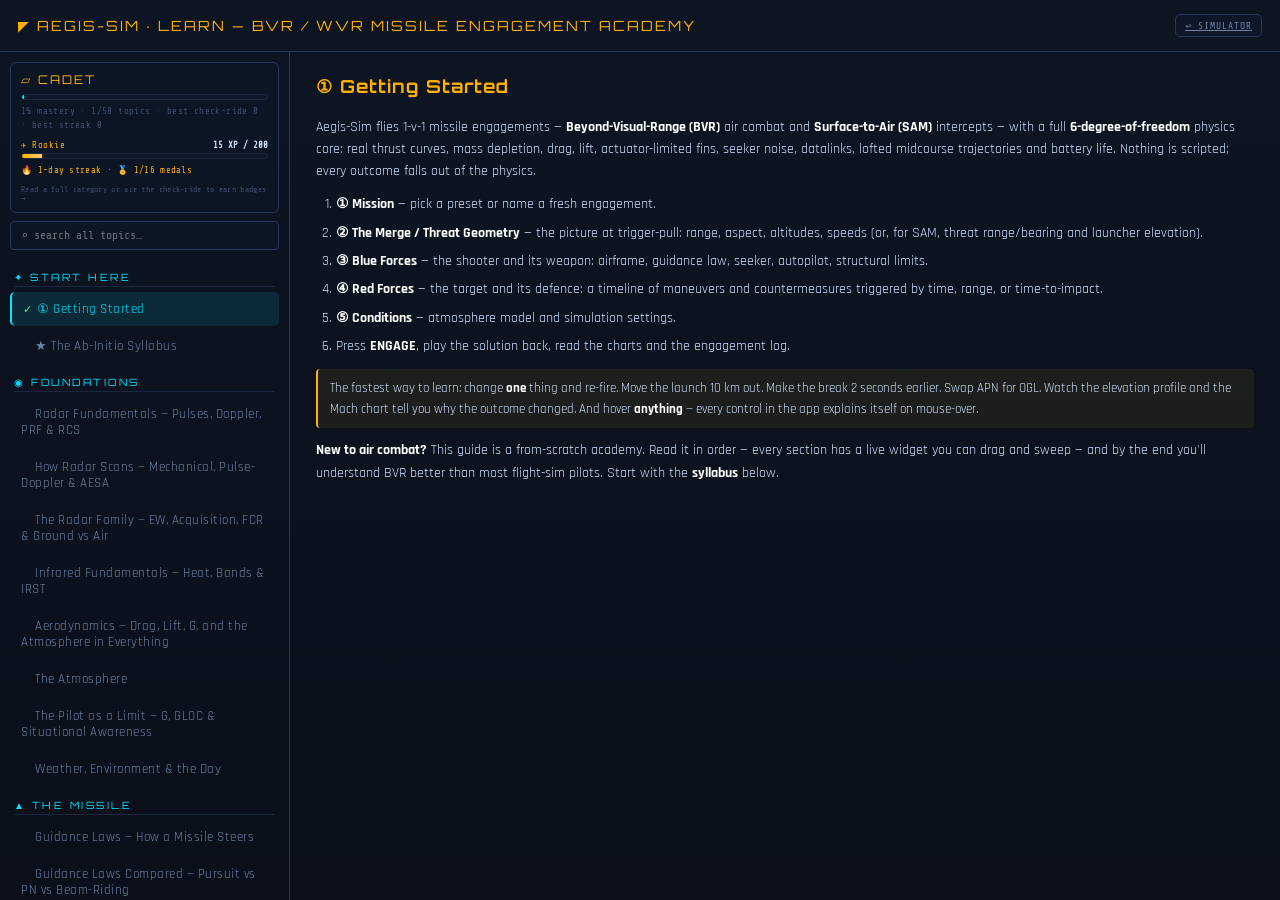
==== gui/web/learn.html @ 47f9298f "Learn: fullscreen + open-in-new-tab, standalone learn.html, and 3 deep BVR widgets (pole game, energ" ====
<!DOCTYPE html>
<html lang="en">
<head>
<meta charset="UTF-8" />
<meta name="viewport" content="width=device-width, initial-scale=1.0" />
<title>AEGIS-SIM · Learn — BVR / WVR Academy</title>
<link rel="preconnect" href="https://fonts.googleapis.com">
<link rel="preconnect" href="https://fonts.gstatic.com" crossorigin>
<link href="https://fonts.googleapis.com/css2?family=Orbitron:wght@500;700;900&family=Rajdhani:wght@400;500;600;700&family=Share+Tech+Mono&display=swap" rel="stylesheet">
<link rel="stylesheet" href="css/style.css" />
</head>
<body class="learn-standalone">
<!-- Full-page Learn academy — same guide as the in-app modal, its own tab. -->
<div id="help-modal" class="modal">
  <div class="modal-box help-box">
    <div class="modal-head">
      <span>◤ AEGIS-SIM · LEARN — BVR / WVR MISSILE ENGAGEMENT ACADEMY</span>
      <div class="mh-btns"><a class="mh-btn" href="index.html" title="Back to the simulator">↩ SIMULATOR</a></div>
    </div>
    <div class="help-layout">
      <nav id="help-nav"></nav>
      <div class="modal-body help-body" id="help-body"></div>
    </div>
  </div>
</div>
<script type="module">
  import { openHelp } from './js/help.js';
  // deep-link support: learn.html#mar opens straight to that topic
  const start = (location.hash || '').replace(/^#/, '') || undefined;
  openHelp(start);
  window.addEventListener('hashchange', () => {
    const id = (location.hash || '').replace(/^#/, '');
    if (id && window._aegisHelpGoto) window._aegisHelpGoto(id);
  });
</script>
</body>
</html>
---- gui/web/css/style.css ----
/* ═══════════════════════════════════════════════════════════════════════
   AEGIS-SIM · cyberpunk / military tactical theme
   Palette:  charcoal #0a0e14 · amber #FFB000 · tactical-blue #00E5FF ·
             danger-red #FF3D00 · success-green #22ff9c
   ═══════════════════════════════════════════════════════════════════════ */
:root{
  --bg:#070a10; --bg2:#0b111b; --panel:#0d1420; --panel2:#111a28;
  --line:#1b2740; --line2:#26375a;
  --amber:#FFB000; --blue:#00E5FF; --red:#FF3D00; --green:#22ff9c;
  --ink:#cfe3ff; --ink-dim:#6d84a6; --ink-faint:#3d506e;
  --glow-amber:0 0 12px rgba(255,176,0,.55);
  --glow-blue:0 0 12px rgba(0,229,255,.55);
  --glow-red:0 0 14px rgba(255,61,0,.6);
  --font-display:'Orbitron',sans-serif;
  --font-ui:'Rajdhani',sans-serif;
  --font-mono:'Share Tech Mono',monospace;
}
*{box-sizing:border-box;margin:0;padding:0}
html,body{height:100%;overflow:hidden}
body{
  background:
    radial-gradient(1200px 700px at 60% -10%, #12203a 0%, transparent 55%),
    radial-gradient(900px 600px at 10% 110%, #0e1a2e 0%, transparent 60%),
    var(--bg);
  color:var(--ink); font-family:var(--font-ui);
  display:flex; flex-direction:column;
  user-select:none;
}
button{font-family:var(--font-ui);cursor:pointer;color:var(--ink);background:none;border:none}
::-webkit-scrollbar{width:9px;height:9px}
::-webkit-scrollbar-track{background:transparent}
::-webkit-scrollbar-thumb{background:var(--line2);border-radius:4px}
::-webkit-scrollbar-thumb:hover{background:var(--blue)}

/* scanline overlay for the CRT / hi-tech feel */
#scanlines{position:fixed;inset:0;pointer-events:none;z-index:9999;opacity:.35;
  background:repeating-linear-gradient(to bottom,rgba(0,0,0,0) 0,rgba(0,0,0,0) 2px,rgba(0,20,40,.25) 3px);
  mix-blend-mode:overlay}

/* ── TOP BAR ─────────────────────────────────────────────── */
#topbar{display:flex;align-items:center;gap:18px;padding:0 18px;height:58px;
  background:linear-gradient(180deg,#0c1523,#0a0f19);
  border-bottom:1px solid var(--line2);
  box-shadow:0 2px 20px rgba(0,0,0,.6);z-index:20}
.brand{display:flex;flex-direction:column;line-height:1}
.logo{font-family:var(--font-display);font-weight:900;font-size:22px;letter-spacing:2px;
  color:var(--ink);text-shadow:0 0 18px rgba(0,229,255,.35)}
.logo .accent{color:var(--amber);text-shadow:var(--glow-amber)}
.subtitle{font-size:10px;letter-spacing:3px;color:var(--ink-dim);margin-top:3px}

.outcome{flex:1;display:flex;flex-direction:column;justify-content:center;align-items:center;
  height:40px;border-radius:4px;border:1px solid var(--line2);
  background:rgba(10,16,26,.6);transition:.3s}
.outcome .o-label{font-family:var(--font-display);font-weight:700;letter-spacing:4px;font-size:15px}
.outcome .o-detail{font-size:11px;letter-spacing:1px;color:var(--ink-dim)}
.outcome.idle .o-label{color:var(--ink-dim)}
.outcome.hit{border-color:var(--green);background:rgba(34,255,156,.08);box-shadow:0 0 24px rgba(34,255,156,.25);animation:bannerPop .5s cubic-bezier(.2,.9,.3,1.2)}
.outcome.hit .o-label{color:var(--green);text-shadow:0 0 14px rgba(34,255,156,.6)}
.outcome.miss{border-color:var(--red);background:rgba(255,61,0,.08);box-shadow:0 0 24px rgba(255,61,0,.22);animation:bannerPop .5s cubic-bezier(.2,.9,.3,1.2)}
.outcome.miss .o-label{color:var(--red);text-shadow:var(--glow-red)}
@keyframes bannerPop{0%{transform:scale(.96);opacity:.4}60%{transform:scale(1.015)}100%{transform:scale(1);opacity:1}}
.outcome.running{border-color:var(--blue)}
.outcome.running .o-label{color:var(--blue);text-shadow:var(--glow-blue)}

.top-actions{display:flex;gap:10px;align-items:center}
button.primary{background:linear-gradient(180deg,#ffc23a,#ff9e00);color:#1a1200;
  font-weight:700;letter-spacing:2px;padding:10px 20px;border-radius:4px;font-size:14px;
  box-shadow:var(--glow-amber);transition:.15s}
button.primary:hover{filter:brightness(1.12);transform:translateY(-1px)}
button.primary:active{transform:translateY(0)}
button.ghost{border:1px solid var(--line2);padding:9px 14px;border-radius:4px;
  letter-spacing:2px;font-size:12px;color:var(--ink-dim);transition:.15s}
button.ghost:hover{color:var(--blue);border-color:var(--blue);box-shadow:var(--glow-blue)}
button.ghost.amber:hover{color:var(--amber);border-color:var(--amber);box-shadow:var(--glow-amber)}

/* ── WORKSPACE / PANELS ──────────────────────────────────── */
#workspace{flex:1;display:grid;grid-template-columns:320px 1fr 340px;overflow:hidden}
.panel{background:linear-gradient(180deg,#0b1220,#090d16);display:flex;flex-direction:column;overflow:hidden}
#left-panel{border-right:1px solid var(--line2)}
#right-panel{border-left:1px solid var(--line2)}
.panel-head{padding:11px 14px;font-family:var(--font-display);font-weight:700;font-size:12px;
  letter-spacing:3px;color:var(--blue);border-bottom:1px solid var(--line);
  background:rgba(0,229,255,.04);text-shadow:0 0 10px rgba(0,229,255,.3)}
.panel-scroll{flex:1;overflow-y:auto;padding:12px}
.panel-subhead{font-size:10px;letter-spacing:2px;color:var(--ink-dim);margin:6px 0 8px;
  border-bottom:1px dashed var(--line);padding-bottom:5px}

/* config sections (collapsible) */
.section{border:1px solid var(--line);border-radius:6px;margin-bottom:10px;overflow:hidden;
  background:linear-gradient(180deg,rgba(20,32,52,.35),rgba(10,16,26,.2))}
.section>.sec-head{display:flex;align-items:center;justify-content:space-between;
  padding:9px 12px;cursor:pointer;font-weight:600;letter-spacing:1.5px;font-size:13px;
  background:rgba(255,255,255,.015)}
.section>.sec-head .sec-icon{color:var(--amber);margin-right:8px}
.section>.sec-head .chev{color:var(--ink-dim);transition:.2s;font-size:11px}
.section.collapsed>.sec-head .chev{transform:rotate(-90deg)}
.section>.sec-body{padding:10px 12px;border-top:1px solid var(--line);display:block}
.section.collapsed>.sec-body{display:none}

.field{margin-bottom:11px}
.field>label{display:block;font-size:10.5px;letter-spacing:1.5px;color:var(--ink-dim);margin-bottom:4px;text-transform:uppercase}
.field .val{float:right;color:var(--blue);font-family:var(--font-mono);font-size:11px}
select,input[type=text],input[type=number]{width:100%;background:#070c15;border:1px solid var(--line2);
  color:var(--ink);padding:7px 9px;border-radius:4px;font-family:var(--font-mono);font-size:12px;transition:.15s}
select:focus,input:focus{outline:none;border-color:var(--blue);box-shadow:0 0 0 2px rgba(0,229,255,.12)}
input[type=range]{-webkit-appearance:none;width:100%;height:4px;background:var(--line2);border-radius:3px;margin-top:3px}
input[type=range]::-webkit-slider-thumb{-webkit-appearance:none;width:15px;height:15px;border-radius:50%;
  background:var(--amber);box-shadow:var(--glow-amber);cursor:pointer;border:2px solid #1a1200}
.row2{display:grid;grid-template-columns:1fr 1fr;gap:8px}
.row3{display:grid;grid-template-columns:1fr 1fr 1fr;gap:6px}

.pill{display:inline-block;font-size:9px;letter-spacing:1px;padding:2px 7px;border-radius:10px;
  border:1px solid var(--line2);color:var(--ink-dim);margin-left:6px}

/* timeline builder */
.timeline-seg{border:1px solid var(--line2);border-left:3px solid var(--amber);border-radius:4px;
  padding:8px;margin-bottom:8px;background:rgba(255,176,0,.04);position:relative}
.timeline-seg .seg-del{position:absolute;top:6px;right:8px;color:var(--ink-faint);font-size:12px;cursor:pointer}
.timeline-seg .seg-del:hover{color:var(--red)}
.btn-add{width:100%;border:1px dashed var(--line2);padding:8px;border-radius:4px;color:var(--ink-dim);
  letter-spacing:1px;font-size:12px;transition:.15s}
.btn-add:hover{border-color:var(--amber);color:var(--amber)}

/* ── CENTER VIEWPORT ─────────────────────────────────────── */
#center{display:flex;flex-direction:column;overflow:hidden;position:relative}
#viewport{flex:1;position:relative;overflow:hidden;background:
  radial-gradient(1000px 600px at 50% 30%,#0a1626 0%,#05080e 70%)}
#three-canvas{display:block;position:absolute;inset:0;width:100%;height:100%}
#three-canvas.hidden{display:none}
#tac2d{display:block;position:absolute;inset:0;width:100%;height:100%;z-index:1}
#tac2d.hidden{display:none}
/* cinematic vignette + tactical corner-bracket frame */
.vp-vignette{position:absolute;inset:0;pointer-events:none;z-index:1;
  background:radial-gradient(125% 125% at 50% 44%, transparent 52%, rgba(3,6,11,.6) 100%)}
.vp-frame{position:absolute;inset:12px;pointer-events:none;z-index:2;border-radius:4px;
  box-shadow:inset 0 0 0 1px rgba(0,229,255,.06);
  background:
    linear-gradient(var(--blue),var(--blue)) left top, linear-gradient(var(--blue),var(--blue)) left top,
    linear-gradient(var(--blue),var(--blue)) right top, linear-gradient(var(--blue),var(--blue)) right top,
    linear-gradient(var(--blue),var(--blue)) left bottom, linear-gradient(var(--blue),var(--blue)) left bottom,
    linear-gradient(var(--blue),var(--blue)) right bottom, linear-gradient(var(--blue),var(--blue)) right bottom;
  background-repeat:no-repeat;
  background-size:26px 2px,2px 26px,26px 2px,2px 26px,26px 2px,2px 26px,26px 2px,2px 26px;
  opacity:.55}
#hud-overlay{position:absolute;inset:0;pointer-events:none;z-index:3}
#hud-overlay .glass{pointer-events:auto}
.glass{background:rgba(8,14,24,.72);border:1px solid var(--line2);border-radius:6px;
  backdrop-filter:blur(6px);-webkit-backdrop-filter:blur(6px)}

#viewport-readout{position:absolute;top:14px;left:14px;padding:10px 14px;min-width:130px}
.vr-row{display:flex;align-items:baseline;gap:6px;font-family:var(--font-mono);font-size:11px;color:var(--ink-dim)}
.vr-row b{color:var(--blue);font-size:17px;margin-left:auto;text-shadow:var(--glow-blue)}
.vr-row:nth-child(2) b{color:var(--amber);text-shadow:var(--glow-amber)}

#view-toggle{position:absolute;top:14px;left:50%;transform:translateX(-50%);display:flex;gap:2px;padding:4px;z-index:4}
.vbtn{font-size:12px;letter-spacing:1px;padding:6px 14px;border-radius:3px;color:var(--ink-dim);font-weight:600}
.vbtn.active,.vbtn:hover{color:var(--amber);background:rgba(255,176,0,.12)}
#view-options{position:absolute;top:14px;right:14px;display:flex;gap:3px;padding:5px;align-items:center}
.viewopt{font-size:10px;letter-spacing:1px;padding:6px 9px;border-radius:4px;color:var(--ink-dim);border:1px solid transparent;transition:.12s;white-space:nowrap}
.viewopt:hover{color:var(--blue)}
.viewopt.on{color:var(--blue);background:rgba(0,229,255,.12);border-color:rgba(0,229,255,.3)}
.viewopt.amber{color:var(--amber)} .viewopt.amber:hover{background:rgba(255,176,0,.14)}
#cam-controls{position:absolute;top:52px;right:14px;display:flex;gap:2px;padding:4px;align-items:center}
#cam-controls.hidden{display:none}
.cam{font-size:10px;letter-spacing:1px;padding:6px 9px;border-radius:3px;color:var(--ink-dim)}
.cam.active,.cam:hover{color:var(--blue);background:rgba(0,229,255,.1)}
#env-theme{width:auto;margin-left:6px;padding:5px 6px;font-size:10px;letter-spacing:1px;
  background:#070c15;border:1px solid var(--line2);color:var(--ink-dim);border-radius:3px}
#env-theme:hover{color:var(--blue);border-color:var(--blue)}

/* vertical SIZE / ZOOM sliders on the right edge of the viewport */
#vp-sliders{position:absolute;top:64px;right:14px;display:flex;gap:10px;padding:10px 8px 6px;z-index:4}
.vs-block{display:flex;flex-direction:column;align-items:center;gap:5px}
.vslider{writing-mode:vertical-lr;direction:rtl;-webkit-appearance:slider-vertical;
  width:18px;height:130px;background:transparent;accent-color:var(--amber);cursor:ns-resize}
.vs-label{font-size:8.5px;letter-spacing:1.5px;color:var(--ink-dim);font-family:var(--font-mono)}

/* light map themes: keep HUD/overlays legible on bright backgrounds */
#viewport.light-theme .vp-vignette{background:radial-gradient(125% 125% at 50% 44%, transparent 55%, rgba(20,30,45,.35) 100%)}
#viewport.light-theme #viewport-readout,#viewport.light-theme #cam-controls,
#viewport.light-theme #vp-sliders,#viewport.light-theme #attitude-widget{background:rgba(10,18,30,.82)}

#attitude-widget{position:absolute;bottom:14px;right:14px;width:150px;height:172px;
  border-radius:10px;overflow:hidden;border:1px solid var(--line2);box-shadow:0 0 24px rgba(0,0,0,.6);
  background:rgba(6,10,18,.75);backdrop-filter:blur(6px);-webkit-backdrop-filter:blur(6px)}
#attitude-widget canvas{display:block}

#lock-reticle{position:absolute;width:70px;height:70px;margin:-35px 0 0 -35px;
  border:2px solid var(--red);border-radius:3px;box-shadow:var(--glow-red);transition:opacity .2s}
#lock-reticle::before,#lock-reticle::after{content:'';position:absolute;background:var(--red)}
#lock-reticle::before{left:50%;top:-9px;width:1px;height:9px;margin-left:-.5px}
#lock-reticle::after{left:50%;bottom:-9px;width:1px;height:9px;margin-left:-.5px}
#lock-reticle .tag{position:absolute;top:-20px;left:0;font-family:var(--font-mono);font-size:9px;color:var(--red);letter-spacing:1px}

#viewport-loading{position:absolute;inset:0;display:flex;flex-direction:column;align-items:center;justify-content:center;
  gap:16px;background:rgba(5,8,14,.82);z-index:5;font-family:var(--font-display);letter-spacing:3px;color:var(--blue);font-size:13px}
.spinner{width:46px;height:46px;border:3px solid var(--line2);border-top-color:var(--blue);border-radius:50%;
  animation:spin 1s linear infinite;box-shadow:var(--glow-blue)}
@keyframes spin{to{transform:rotate(360deg)}}

/* viewport empty / standby state */
#viewport-empty{position:absolute;inset:0;display:flex;flex-direction:column;align-items:center;justify-content:center;
  gap:10px;text-align:center;pointer-events:none;color:var(--ink-dim)}
#viewport-empty.hidden{display:none}
.ve-ring{font-size:60px;color:var(--line2);text-shadow:0 0 30px rgba(0,229,255,.25);animation:vePulse 3s ease-in-out infinite}
.ve-title{font-family:var(--font-display);font-size:15px;letter-spacing:5px;color:var(--blue);text-shadow:var(--glow-blue)}
.ve-sub{font-size:12px;letter-spacing:1px;line-height:1.7;color:var(--ink-faint)}
.ve-sub b{color:var(--amber)}
@keyframes vePulse{0%,100%{opacity:.5;transform:scale(1)}50%{opacity:.9;transform:scale(1.06)}}
.readout .r-value{transition:color .2s}

/* transport */
#transport{display:flex;align-items:center;gap:12px;padding:8px 16px;margin:10px;border-radius:8px}
button.tp{width:34px;height:34px;border:1px solid var(--line2);border-radius:4px;font-size:14px;color:var(--ink)}
button.tp:hover{color:var(--amber);border-color:var(--amber)}
#scrub{flex:1;accent-color:var(--amber)}
#scrub-time{color:var(--amber);font-family:var(--font-mono);min-width:60px;text-align:right}
#speed{width:auto;padding:5px 6px}

/* ── RIGHT TELEMETRY ─────────────────────────────────────── */
#readout-grid{display:grid;grid-template-columns:1fr 1fr;gap:8px;margin-bottom:14px}
.readout{border:1px solid var(--line);border-radius:6px;padding:9px 11px;
  background:linear-gradient(180deg,rgba(20,32,52,.3),transparent)}
.readout .r-label{font-size:9.5px;letter-spacing:1.5px;color:var(--ink-dim)}
.readout .r-value{font-family:var(--font-mono);font-size:21px;margin-top:3px}
.readout .r-unit{font-size:10px;color:var(--ink-dim);margin-left:3px}
.readout.blue .r-value{color:var(--blue);text-shadow:var(--glow-blue)}
.readout.amber .r-value{color:var(--amber);text-shadow:var(--glow-amber)}
.readout.red .r-value{color:var(--red)}
.readout.green .r-value{color:var(--green)}

.chart-box{margin-bottom:12px}
.chart-title{display:flex;justify-content:space-between;font-size:10px;letter-spacing:1.5px;color:var(--ink-dim);margin-bottom:3px}
.chart-title b{font-family:var(--font-mono)}
.chart-box canvas{width:100%;height:74px;display:block;border:1px solid var(--line);border-radius:4px;background:#070c14}

#events-log{margin-top:6px}
#events-list{list-style:none;font-family:var(--font-mono);font-size:11px}
#events-list li{padding:5px 8px;border-left:2px solid var(--line2);margin-bottom:4px;color:var(--ink-dim);background:rgba(255,255,255,.015)}
#events-list li .t{color:var(--amber);margin-right:8px}
#events-list li.launch{border-left-color:var(--blue)} #events-list li.launch .t{color:var(--blue)}
#events-list li.countermeasure{border-left-color:var(--red)} #events-list li.countermeasure .t{color:var(--red)}
#events-list li.lock{border-left-color:var(--green)}
#events-list li.unlock{border-left-color:var(--red)}

/* ── MODALS ──────────────────────────────────────────────── */
.modal{position:fixed;inset:0;z-index:500;display:flex;align-items:center;justify-content:center;
  background:rgba(3,6,11,.78);backdrop-filter:blur(4px)}
.modal.hidden,.hidden{display:none!important}
.modal-box{width:min(780px,92vw);max-height:86vh;display:flex;flex-direction:column;
  background:linear-gradient(180deg,#0d1523,#0a0f19);border:1px solid var(--line2);border-radius:10px;
  box-shadow:0 30px 80px rgba(0,0,0,.7),0 0 40px rgba(0,229,255,.08)}
.modal-head{display:flex;justify-content:space-between;align-items:center;padding:14px 18px;
  border-bottom:1px solid var(--line2);font-family:var(--font-display);letter-spacing:2px;color:var(--amber);font-size:14px}
.modal-head .x{color:var(--ink-dim);font-size:16px}.modal-head .x:hover{color:var(--red)}
.modal-body{padding:18px;overflow-y:auto}

.opt-controls{display:grid;grid-template-columns:1fr 1fr;gap:12px;margin-bottom:16px}
.opt-run{width:100%;background:linear-gradient(180deg,#ffc23a,#ff9e00);color:#1a1200;font-weight:700;
  letter-spacing:2px;padding:11px;border-radius:5px;box-shadow:var(--glow-amber)}
.opt-result{margin-top:16px}
.opt-best{border:1px solid var(--green);border-radius:6px;padding:12px;background:rgba(34,255,156,.06);margin-bottom:12px}
.opt-best h4{color:var(--green);letter-spacing:2px;font-family:var(--font-display);font-size:13px;margin-bottom:6px}
.mono{font-family:var(--font-mono)}
.opt-progress{height:6px;background:var(--line2);border-radius:3px;overflow:hidden;margin:10px 0}
.opt-progress>div{height:100%;width:0;background:var(--blue);box-shadow:var(--glow-blue);transition:.2s}

table.data{width:100%;border-collapse:collapse;font-family:var(--font-mono);font-size:11px}
table.data th{text-align:left;color:var(--ink-dim);border-bottom:1px solid var(--line2);padding:5px 8px;letter-spacing:1px}
table.data td{padding:4px 8px;border-bottom:1px solid var(--line)}
table.data tr:hover td{background:rgba(0,229,255,.04)}
.tag-hit{color:var(--green)} .tag-miss{color:var(--red)} .tag-timeout,.tag-ground,.tag-lost_energy{color:var(--amber)}

#toast{position:fixed;bottom:24px;left:50%;transform:translateX(-50%) translateY(20px);
  background:var(--panel2);border:1px solid var(--blue);color:var(--ink);padding:11px 20px;border-radius:6px;
  font-size:13px;letter-spacing:1px;opacity:0;pointer-events:none;transition:.3s;z-index:1000;box-shadow:var(--glow-blue)}
#toast.show{opacity:1;transform:translateX(-50%) translateY(0)}

.hint{font-size:10.5px;color:var(--ink-faint);line-height:1.5;letter-spacing:.5px}

/* hover tooltips (driven by [data-tip] + app.js) */
#tt{position:fixed;left:0;top:0;z-index:2000;max-width:290px;padding:9px 12px;
  background:rgba(10,18,30,.96);border:1px solid var(--blue);border-radius:5px;
  font-size:11.5px;line-height:1.5;color:var(--ink);letter-spacing:.4px;
  pointer-events:none;opacity:0;transition:opacity .12s;
  box-shadow:0 10px 30px rgba(0,0,0,.65),0 0 14px rgba(0,229,255,.18)}
#tt.show{opacity:1}
#tt::before{content:'◤ ';color:var(--blue);font-size:9px}
.pandora{border:1px solid var(--amber);border-radius:6px;padding:9px 11px;margin-top:6px;background:rgba(255,176,0,.05)}
.pandora b{color:var(--amber);letter-spacing:1px}

/* New / Edit forge buttons in config sections */
.forge-row{display:grid;grid-template-columns:1fr 1.4fr;gap:8px;margin:-2px 0 12px}
.mini-btn{border:1px solid var(--line2);border-radius:4px;padding:7px;font-size:11px;letter-spacing:1px;color:var(--ink-dim);transition:.15s;background:rgba(255,255,255,.02)}
.mini-btn:hover{color:var(--amber);border-color:var(--amber);box-shadow:var(--glow-amber)}

/* ── THE FORGE ─────────────────────────────────────────────── */
.forge-box{width:min(1080px,95vw);max-height:92vh}
.forge-body{padding:16px 18px}
.forge-cols{display:grid;grid-template-columns:1fr 1fr;gap:20px}
@media (max-width:820px){.forge-cols{grid-template-columns:1fr}}
.forge-group{border:1px solid var(--line);border-radius:6px;padding:10px 12px;margin-bottom:12px;
  background:linear-gradient(180deg,rgba(20,32,52,.28),transparent)}
.forge-gtitle{font-family:var(--font-display);font-size:11px;letter-spacing:2px;color:var(--blue);
  margin-bottom:9px;padding-bottom:5px;border-bottom:1px solid var(--line);text-shadow:0 0 8px rgba(0,229,255,.25)}
.forge-rows{display:grid;grid-template-columns:1fr 1fr;gap:10px}
.forge-foot{display:flex;align-items:center;gap:12px;padding:14px 18px;border-top:1px solid var(--line2)}

.sprite-grid{display:grid;grid-template-columns:repeat(2,1fr);gap:8px;margin-bottom:6px}
.sprite-tile{display:flex;align-items:center;gap:9px;border:1px solid var(--line2);border-radius:6px;
  padding:7px 9px;cursor:pointer;transition:.15s;background:rgba(255,255,255,.02)}
.sprite-tile:hover{border-color:var(--blue)}
.sprite-tile.sel{border-color:var(--amber);box-shadow:var(--glow-amber);background:rgba(255,176,0,.06)}
.sprite-swatch{width:34px;height:22px;border-radius:4px;flex-shrink:0;border:1px solid rgba(255,255,255,.15)}
.sprite-name{font-size:11px;letter-spacing:.5px;color:var(--ink)}
.swatch-row{display:flex;flex-wrap:wrap;gap:5px;align-items:center;margin-top:4px}
.swatch{width:22px;height:22px;border-radius:5px;border:2px solid transparent;cursor:pointer;transition:.12s}
.swatch:hover{transform:scale(1.12)}
.swatch.sel{border-color:#fff;box-shadow:0 0 8px rgba(255,255,255,.5)}
.swatch-custom{width:26px;height:26px;padding:0;border:1px solid var(--line2);border-radius:5px;background:none;cursor:pointer}
.forge-group>label{display:block;font-size:10px;letter-spacing:1.5px;color:var(--ink-dim);text-transform:uppercase}

/* ── mission-planner: numbered / colour-coded sections ─────── */
.sec-step{display:inline-flex;align-items:center;justify-content:center;width:18px;height:18px;border-radius:50%;
  background:var(--line2);color:var(--ink);font-size:10px;margin-right:8px;font-family:var(--font-mono);font-weight:700}
.section.tone-blue{border-left:3px solid var(--blue)}
.section.tone-red{border-left:3px solid var(--red)}
.tone-blue>.sec-head{background:rgba(0,229,255,.05)} .tone-blue .sec-step{background:rgba(0,229,255,.22);color:var(--blue)}
.tone-red>.sec-head{background:rgba(255,61,0,.05)} .tone-red .sec-step{background:rgba(255,61,0,.22);color:var(--red)}
.tone-blue .sec-icon{color:var(--blue)} .tone-red .sec-icon{color:var(--red)}
.save-scn{width:100%;margin-top:6px;padding:10px;border:1px solid var(--amber);border-radius:5px;color:var(--amber);
  letter-spacing:2px;font-size:12px;font-weight:600;background:rgba(255,176,0,.07);transition:.15s}
.save-scn:hover{background:rgba(255,176,0,.16);box-shadow:var(--glow-amber)}
.row1{display:grid;grid-template-columns:1fr;gap:8px}

/* ── hideable side panels ──────────────────────────────────── */
#workspace{position:relative;transition:grid-template-columns .24s ease}
#workspace.lcol{grid-template-columns:0 1fr 340px}
#workspace.rcol{grid-template-columns:320px 1fr 0}
#workspace.lcol.rcol{grid-template-columns:0 1fr 0}
#left-panel,#right-panel{transition:opacity .18s ease}
.lcol #left-panel{opacity:0;pointer-events:none}
.rcol #right-panel{opacity:0;pointer-events:none}
.panel-head{display:flex;align-items:center;justify-content:space-between;gap:8px}
.panel-x{border:1px solid var(--line2);border-radius:4px;color:var(--ink-dim);font-size:9.5px;letter-spacing:1px;
  padding:3px 8px;cursor:pointer;background:rgba(255,255,255,.02);transition:.15s;white-space:nowrap}
.panel-x:hover{color:var(--blue);border-color:var(--blue)}
.reveal{position:absolute;top:50%;transform:translateY(-50%);z-index:30;display:none;width:24px;height:64px;
  align-items:center;justify-content:center;background:var(--panel2);border:1px solid var(--line2);color:var(--blue);
  cursor:pointer;font-size:14px;box-shadow:0 0 16px rgba(0,0,0,.5)}
#reveal-left{left:0;border-radius:0 8px 8px 0;border-left:none}
#reveal-right{right:0;border-radius:8px 0 0 8px;border-right:none}
.lcol #reveal-left{display:flex} .rcol #reveal-right{display:flex}
.reveal:hover{box-shadow:var(--glow-blue)}

/* transport: save/load-run buttons */
button.tp.wide{width:auto;padding:0 12px;font-size:11px;letter-spacing:1px;white-space:nowrap}
button.tp.wide:hover{color:var(--amber);border-color:var(--amber)}

/* saved-runs modal list */
.run-row{border:1px solid var(--line2);border-radius:6px;padding:10px 12px;margin-bottom:8px;cursor:pointer;
  background:rgba(255,255,255,.02);transition:.15s}
.run-row:hover{border-color:var(--blue);box-shadow:var(--glow-blue);background:rgba(0,229,255,.05)}
.run-main{display:flex;justify-content:space-between;align-items:center;font-size:13px}
.run-sub{font-size:10.5px;color:var(--ink-dim);margin-top:4px}

/* run analysis expandable */
.analysis{border:1px solid var(--line2);border-radius:6px;margin-bottom:14px;background:linear-gradient(180deg,rgba(20,32,52,.3),transparent)}
.analysis>summary{cursor:pointer;padding:9px 12px;font-family:var(--font-display);font-size:11px;letter-spacing:2px;color:var(--amber);list-style:none;display:flex;align-items:center;justify-content:space-between;gap:8px}
#btn-expand{font-family:var(--font-ui);font-size:10px;letter-spacing:1px;color:var(--blue);border:1px solid var(--line2);
  border-radius:4px;padding:4px 9px;transition:.12s;white-space:nowrap}
#btn-expand:hover{border-color:var(--blue);background:rgba(0,229,255,.12);box-shadow:var(--glow-blue)}
.analysis>summary::-webkit-details-marker{display:none}
.analysis[open]>summary{border-bottom:1px solid var(--line)}
#analysis-body{padding:6px 12px 10px}
.an-row{display:flex;justify-content:space-between;gap:10px;font-size:11.5px;padding:3px 0;border-bottom:1px dashed rgba(38,55,90,.4)}
.an-row span{color:var(--ink-dim)} .an-row b{font-family:var(--font-mono);color:var(--ink)}
.run-hint{color:var(--ink-faint);font-size:9px}

/* ── LEARN / HELP ──────────────────────────────────────────── */
.help-box{width:min(1000px,95vw);max-height:90vh}
.help-layout{display:flex;min-height:0;flex:1;overflow:hidden}
#help-nav{width:250px;flex-shrink:0;border-right:1px solid var(--line2);overflow-y:auto;padding:10px}
.help-nav-item{display:block;width:100%;text-align:left;padding:9px 11px;border-radius:5px;margin-bottom:3px;
  font-size:12.5px;color:var(--ink-dim);letter-spacing:.5px;transition:.12s}
.help-nav-item:hover{color:var(--ink);background:rgba(255,255,255,.03)}
.help-nav-item.active{color:var(--blue);background:rgba(0,229,255,.1);border-left:2px solid var(--blue)}
.help-body{flex:1;overflow-y:auto;padding:20px 26px;line-height:1.65;font-size:13.5px;color:var(--ink)}
.help-body h2{font-family:var(--font-display);font-size:18px;color:var(--amber);letter-spacing:1px;margin-bottom:14px}
.help-body p{margin-bottom:11px} .help-body ul,.help-body ol{margin:0 0 12px 20px} .help-body li{margin-bottom:6px}
.help-body b{color:#fff} .help-body i{color:var(--ink)}
.help-body .eq{font-family:var(--font-mono);background:rgba(0,229,255,.07);border-left:2px solid var(--blue);
  padding:8px 12px;border-radius:4px;color:var(--blue);font-size:14px;margin:10px 0}
.help-body .tip{background:rgba(255,176,0,.07);border-left:2px solid var(--amber);padding:9px 12px;border-radius:4px;font-size:12.5px}
.range-table{width:100%;border-collapse:collapse;font-size:12px;margin:8px 0}
.range-table th{text-align:left;color:var(--ink-dim);border-bottom:1px solid var(--line2);padding:6px 8px;letter-spacing:1px}
.range-table td{padding:5px 8px;border-bottom:1px solid var(--line)}
.range-table td:last-child{font-family:var(--font-mono);color:var(--amber)}
.gloss dt{color:var(--blue);font-weight:600;margin-top:8px;font-size:12.5px}
.gloss dd{margin:0 0 4px 0;color:var(--ink-dim);font-size:12.5px}

/* ── RUN EXPAND / COMPARE ──────────────────────────────────── */
.expand-box{width:min(1100px,96vw);max-height:92vh}
.ex-top{display:flex;justify-content:space-between;align-items:center;flex-wrap:wrap;gap:10px;margin-bottom:12px}
.ex-legends{display:flex;flex-wrap:wrap;gap:12px}
.ex-legend{display:inline-flex;align-items:center;gap:6px;font-size:12px}
.ex-legend i{width:14px;height:3px;border-radius:2px;display:inline-block}
.ex-overlay{display:flex;align-items:center;gap:8px;font-size:11px;color:var(--ink-dim)}
.ex-overlay select{width:auto;padding:6px 8px}
.ex-chips{font-size:11px;color:var(--ink-dim);margin-bottom:12px;line-height:2}
.ex-chip{border:1px solid var(--line2);border-radius:12px;padding:4px 10px;margin:0 3px;font-size:11px;color:var(--ink-dim);transition:.12s}
.ex-chip:hover{color:var(--ink)} .ex-chip.on{color:var(--blue);border-color:var(--blue);background:rgba(0,229,255,.1)}
#ex-charts{display:grid;grid-template-columns:1fr 1fr;gap:14px}
@media (max-width:760px){#ex-charts{grid-template-columns:1fr}}
.ex-chart{border:1px solid var(--line);border-radius:6px;padding:8px;background:#070c14}
.ex-ctitle{font-size:11px;letter-spacing:1px;color:var(--ink-dim);margin-bottom:4px}
.ex-ctitle span{color:var(--ink-faint)}
.ex-canvas{width:100%;height:150px;display:block}

/* ── TACTICAL BRIEF (MAR / recommit study) ─────────────────── */
.opt-tabs{display:flex;gap:8px;margin-bottom:14px}
.opt-tab{flex:1;padding:10px 12px;background:#0b1524;border:1px solid var(--line2);border-radius:5px;
  color:var(--ink-dim);font-family:var(--font-display);font-size:11px;letter-spacing:1.5px;cursor:pointer;transition:.15s}
.opt-tab:hover{color:var(--ink);border-color:var(--blue)}
.opt-tab.active{color:var(--amber);border-color:var(--amber);background:rgba(255,176,0,.07);box-shadow:var(--glow-amber)}
.tac-alts{display:flex;gap:10px;align-items:center;padding:8px 2px}
.tac-alts .chk{display:inline-flex;align-items:center;gap:5px;font-size:12px;color:var(--ink);cursor:pointer}
.tac-alts input{accent-color:var(--amber);width:14px;height:14px}
.tac-grid{display:grid;grid-template-columns:repeat(auto-fit,minmax(300px,1fr));gap:12px;margin-top:12px}
.tac-card{border:1px solid var(--line2);border-left:3px solid var(--amber);border-radius:6px;background:#0a1220;padding:12px}
.tac-alt{font-family:var(--font-display);font-size:12px;letter-spacing:2px;color:var(--amber);margin-bottom:9px}
.tac-kpis{display:flex;gap:8px;margin-bottom:10px}
.tac-kpis>div{flex:1;background:#0d1728;border:1px solid var(--line);border-radius:4px;padding:7px 8px;text-align:center}
.tac-kpis span{display:block;font-size:9px;letter-spacing:1.5px;color:var(--ink-faint)}
.tac-kpis b{font-family:var(--font-mono);font-size:15px;color:var(--blue)}
.tac-kpis>div:first-child b{color:var(--red)}
.tac-opt{display:flex;align-items:center;gap:8px;font-size:11.5px;color:var(--ink-dim);margin-bottom:5px}
.tac-opt span:first-child{flex:0 0 46%}
.tac-bar{flex:1;height:7px;background:#0d1728;border-radius:4px;overflow:hidden;border:1px solid var(--line)}
.tac-bar i{display:block;height:100%;border-radius:4px}
.tac-bar i.good{background:var(--green);box-shadow:0 0 8px rgba(34,255,156,.5)}
.tac-bar i.mid{background:var(--amber)} .tac-bar i.bad{background:var(--red)}
.tac-opt b{font-family:var(--font-mono);width:38px;text-align:right;font-size:11px}
.tac-opt b.good{color:var(--green)} .tac-opt b.mid{color:var(--amber)} .tac-opt b.bad{color:var(--red)}
.tac-advice{margin-top:9px;font-size:12px;line-height:1.55;color:var(--ink);
  background:rgba(0,229,255,.05);border-left:2px solid var(--blue);border-radius:4px;padding:8px 10px}
.help-search{width:100%;margin:0 0 8px;padding:7px 10px;background:#0b1524;border:1px solid var(--line2);
  border-radius:4px;color:var(--ink);font-family:var(--font-mono);font-size:11.5px}
.help-search:focus{outline:none;border-color:var(--amber)}
.tac-kpis em{display:block;font-size:8.5px;font-style:normal;color:var(--ink-faint);letter-spacing:.5px;margin-top:1px}

/* ── LEARN ACADEMY — interactive widgets ───────────────────── */
.help-body h3{font-family:var(--font-display);font-size:13.5px;color:var(--blue);letter-spacing:1px;
  margin:16px 0 8px;padding-top:4px;border-top:1px solid var(--line)}
.wx{margin:12px 0 14px;border:1px solid var(--line2);border-radius:8px;background:#0a1220;padding:12px}
.wx-canvas{width:100%;display:block;border-radius:5px;background:radial-gradient(120% 120% at 50% 0%,#0d1a2e,#070d18)}
.wx-controls{display:flex;flex-wrap:wrap;gap:10px 18px;align-items:center;margin-top:10px}
.wx-slider{display:flex;align-items:center;gap:8px;font-size:11px;color:var(--ink-dim);font-family:var(--font-mono)}
.wx-slider span{white-space:nowrap} .wx-slider input[type=range]{width:120px;accent-color:var(--amber)}
.wx-slider .wx-val{color:var(--amber);min-width:30px;text-align:right;font-family:var(--font-mono)}
.wx-chk{display:inline-flex;align-items:center;gap:6px;font-size:11px;color:var(--ink-dim);cursor:pointer;font-family:var(--font-mono)}
.wx-chk input{accent-color:var(--green);width:14px;height:14px}
.wx-btn{padding:6px 12px;background:#12233b;border:1px solid var(--line2);border-radius:5px;color:var(--ink);
  font-family:var(--font-mono);font-size:11px;cursor:pointer;transition:.14s}
.wx-btn:hover{border-color:var(--amber);color:var(--amber)}
.wx-readout{margin-top:10px;font-size:12.5px;color:var(--ink);line-height:1.5}
.wx-big{font-family:var(--font-display);font-size:16px;letter-spacing:1px;margin:4px 0}
.wx-line{margin:3px 0;font-size:12.5px}
.wx-hint{margin-top:7px;font-size:11.5px;color:var(--ink-dim);line-height:1.55;
  background:rgba(0,229,255,.04);border-left:2px solid var(--blue);border-radius:4px;padding:7px 9px}
.wx-err{color:var(--red);font-family:var(--font-mono);font-size:11px}
.syllabus{counter-reset:none} .syllabus li{margin-bottom:8px} .syllabus li i{color:var(--blue);font-size:12px}
/* quiz */
.wx-quiz{font-size:13px}
.wx-qmeta{font-family:var(--font-mono);font-size:10.5px;color:var(--ink-faint);letter-spacing:1px;margin-bottom:6px}
.wx-q{font-weight:600;color:#fff;margin-bottom:10px;line-height:1.45}
.wx-opts{display:flex;flex-direction:column;gap:7px}
.wx-opt{text-align:left;padding:9px 12px;background:#0d1728;border:1px solid var(--line2);border-radius:6px;
  color:var(--ink);font-size:12.5px;cursor:pointer;transition:.14s;line-height:1.4}
.wx-opt:hover:not(:disabled){border-color:var(--blue);background:rgba(0,229,255,.06)}
.wx-opt.correct{border-color:var(--green);background:rgba(34,255,156,.12);color:#fff}
.wx-opt.wrong{border-color:var(--red);background:rgba(255,61,0,.12)}
.wx-opt.dim{opacity:.45}
.wx-why{margin-top:10px;font-size:12px;line-height:1.55;color:var(--ink-dim);
  background:rgba(255,176,0,.05);border-left:2px solid var(--amber);border-radius:4px;padding:8px 10px}
.wx-why:empty{display:none}

/* ── LEARN v3: categories, rank & progress ─────────────────── */
.help-rank{border:1px solid var(--line2);border-radius:6px;background:#0b1524;padding:9px 10px;margin-bottom:8px}
.hr-rank{font-family:var(--font-display);font-size:12px;letter-spacing:2px;color:var(--amber)}
.hr-icon{margin-right:6px}
.hr-bar{height:6px;background:#0d1728;border:1px solid var(--line);border-radius:4px;overflow:hidden;margin:7px 0 5px}
.hr-bar i{display:block;height:100%;background:linear-gradient(90deg,var(--blue),var(--green));box-shadow:0 0 8px rgba(34,255,156,.5)}
.hr-meta{font-family:var(--font-mono);font-size:9px;color:var(--ink-faint);letter-spacing:.4px;line-height:1.5}
.help-cat{font-family:var(--font-display);font-size:10px;letter-spacing:2.5px;color:var(--blue);
  margin:13px 4px 5px;padding-bottom:3px;border-bottom:1px solid var(--line)}
.help-cat:first-of-type{margin-top:8px}
.hn-tick{display:inline-block;width:14px;color:var(--green);font-size:11px}
.wx-qcat{display:inline-block;font-family:var(--font-mono);font-size:9px;letter-spacing:1.5px;color:var(--blue);
  border:1px solid var(--line2);border-radius:10px;padding:2px 9px;margin-bottom:7px;background:rgba(0,229,255,.06)}
.wx-sel{background:#0d1728;border:1px solid var(--line2);border-radius:4px;color:var(--ink);
  font-family:var(--font-mono);font-size:11px;padding:5px 8px}
.help-body a[data-goto]{color:var(--blue);border-bottom:1px dotted var(--blue);cursor:pointer;text-decoration:none}
.help-body a[data-goto]:hover{color:var(--amber);border-bottom-color:var(--amber)}

/* ── Tactical kneeboard: decision table ───────────────────── */
.tac-dec-title,.tac-opts-title{font-family:var(--font-display);font-size:9.5px;letter-spacing:1.5px;
  color:var(--blue);margin:11px 0 6px}
.tac-opts-title{color:var(--ink-faint);margin-top:12px}
.tac-decision{display:flex;flex-direction:column;gap:5px}
.tac-band{border:1px solid var(--line2);border-left-width:3px;border-radius:5px;padding:7px 9px;background:#0d1728}
.tac-band.good{border-left-color:var(--green)} .tac-band.mid{border-left-color:var(--amber)} .tac-band.bad{border-left-color:var(--red)}
.tb-head{display:flex;justify-content:space-between;align-items:center;margin-bottom:3px}
.tb-range{font-family:var(--font-mono);font-size:11px;color:var(--ink)}
.tb-zone{font-family:var(--font-display);font-size:9px;letter-spacing:1px}
.tac-band.good .tb-zone{color:var(--green)} .tac-band.mid .tb-zone{color:var(--amber)} .tac-band.bad .tb-zone{color:var(--red)}
.tb-act{font-size:11px;line-height:1.45;color:var(--ink-dim)}

/* ── Bullseye config panel ─────────────────────────────────── */
#bullseye-cfg{position:absolute;top:60px;right:14px;z-index:5;display:flex;flex-direction:column;gap:6px;padding:9px 11px}
#bullseye-cfg .bc-title{font-family:var(--font-display);font-size:10px;letter-spacing:2px;color:var(--amber);margin-bottom:2px}
#bullseye-cfg label{display:flex;justify-content:space-between;align-items:center;gap:8px;font-size:10.5px;color:var(--ink-dim);font-family:var(--font-mono)}
#bullseye-cfg input{width:52px;padding:3px 5px;background:#0d1728;border:1px solid var(--line2);border-radius:3px;color:var(--ink);font-family:var(--font-mono);font-size:11px}
#bullseye-cfg input:focus{outline:none;border-color:var(--amber)}

/* ── Learn badges ──────────────────────────────────────────── */
.hr-badges{display:flex;flex-wrap:wrap;gap:4px;margin-top:7px}
.hr-badge{font-family:var(--font-mono);font-size:8px;letter-spacing:.5px;color:var(--green);
  border:1px solid rgba(34,255,156,.4);border-radius:8px;padding:2px 6px;background:rgba(34,255,156,.08)}
.hr-badge-hint{font-family:var(--font-mono);font-size:8px;color:var(--ink-faint);letter-spacing:.3px;border:none;background:none;padding:0}

/* ── Learn XP / wings + game widgets ───────────────────────── */
.hr-xp{display:flex;justify-content:space-between;align-items:center;margin-top:8px;font-family:var(--font-mono);font-size:9px}
.hr-xp span{color:var(--amber);letter-spacing:.5px} .hr-xp b{color:var(--ink);font-size:9px}
.hr-xpbar{margin-top:3px}
.hr-xpbar i{background:linear-gradient(90deg,var(--amber),#ffd070);box-shadow:0 0 8px rgba(255,176,0,.5)}
#xp-toast{position:fixed;top:70px;right:24px;z-index:10000;padding:8px 16px;border-radius:20px;
  background:rgba(255,176,0,.16);border:1px solid var(--amber);color:var(--amber);
  font-family:var(--font-display);font-size:15px;letter-spacing:1px;font-weight:700;
  opacity:0;transform:translateY(-8px);pointer-events:none;text-shadow:var(--glow-amber)}
#xp-toast.show{animation:xppop 1.3s ease-out}
@keyframes xppop{0%{opacity:0;transform:translateY(-8px) scale(.9)}18%{opacity:1;transform:translateY(0) scale(1.05)}70%{opacity:1}100%{opacity:0;transform:translateY(-14px)}}
.wx-scenario,.wx-clue{background:rgba(0,229,255,.06);border-left:2px solid var(--blue);border-radius:5px;
  padding:9px 11px;font-size:12.5px;line-height:1.5;color:var(--ink);margin-bottom:10px}
.wx-scenario b,.wx-clue b{color:var(--blue);font-family:var(--font-mono);font-size:10px;letter-spacing:1px}
.wx-match{margin-bottom:6px}
.wx-cards{display:grid;grid-template-columns:1fr 1fr;gap:8px}
.wx-card{padding:11px 12px;background:#0d1728;border:1px solid var(--line2);border-radius:6px;color:var(--ink);
  font-family:var(--font-mono);font-size:12px;cursor:pointer;transition:.14s;text-align:center}
.wx-card:hover:not(:disabled){border-color:var(--blue);background:rgba(0,229,255,.06)}
.wx-card.correct{border-color:var(--green);background:rgba(34,255,156,.12);color:#fff}
.wx-card.wrong{border-color:var(--red);background:rgba(255,61,0,.12)}
.wx-card.dim{opacity:.4}

/* ── Gamification v4: medals, mastery web, decision drill, weapon codex ── */
.hr-grind{margin-top:5px;color:var(--amber);letter-spacing:.3px}

/* medal wall */
.wx-ach{margin-top:4px}
.ach-head{display:flex;flex-wrap:wrap;justify-content:space-between;gap:6px 14px;align-items:baseline;
  font-family:var(--font-mono);font-size:11px;color:var(--ink-dim);margin-bottom:10px}
.ach-streak b{color:var(--amber);font-size:14px} .ach-streak i{color:var(--ink-faint);font-style:normal}
.ach-flame{filter:drop-shadow(0 0 4px rgba(255,120,0,.7))}
.ach-count b{font-size:13px}
.ach-grid{display:grid;grid-template-columns:repeat(auto-fill,minmax(150px,1fr));gap:8px}
.ach-medal{border:1px solid var(--line2);border-radius:8px;padding:10px 9px;text-align:center;
  background:#0b1524;transition:.18s;position:relative}
.ach-medal.got{border-color:rgba(34,255,156,.5);background:linear-gradient(180deg,rgba(34,255,156,.10),#0b1524);
  box-shadow:0 0 10px rgba(34,255,156,.12)}
.ach-medal.locked{opacity:.5;filter:grayscale(.6)}
.ach-medal.got:hover{transform:translateY(-2px);box-shadow:0 4px 14px rgba(34,255,156,.2)}
.ach-ic{font-size:26px;line-height:1.1}
.ach-nm{font-family:var(--font-display);font-size:10px;letter-spacing:1px;color:var(--ink);margin-top:3px}
.ach-medal.got .ach-nm{color:var(--green)}
.ach-dc{font-family:var(--font-mono);font-size:8.5px;color:var(--ink-faint);margin-top:3px;line-height:1.4}

/* medal-unlock toast */
#ach-toast{position:fixed;top:120px;right:24px;z-index:10000;display:flex;align-items:center;gap:11px;
  padding:11px 16px 11px 13px;border-radius:12px;background:linear-gradient(135deg,#0c2b1e,#0a1626);
  border:1px solid rgba(34,255,156,.55);box-shadow:0 8px 30px rgba(0,0,0,.5),0 0 18px rgba(34,255,156,.25);
  opacity:0;pointer-events:none;transform:translateX(30px)}
#ach-toast.show{animation:achpop 3s cubic-bezier(.2,.8,.2,1)}
#ach-toast .at-ic{font-size:28px;filter:drop-shadow(0 0 6px rgba(34,255,156,.6))}
#ach-toast .at-tx{display:flex;flex-direction:column;font-family:var(--font-display);font-size:12px;
  letter-spacing:1px;color:var(--green)}
#ach-toast .at-tx b{font-family:var(--font-mono);font-size:8px;letter-spacing:2px;color:var(--ink-dim);margin-bottom:2px}
@keyframes achpop{0%{opacity:0;transform:translateX(30px)}8%{opacity:1;transform:translateX(0)}
  85%{opacity:1;transform:translateX(0)}100%{opacity:0;transform:translateX(30px)}}

/* decision drill */
.wx-drill{font-size:13px}
.drill-timer{height:6px;background:#0d1728;border:1px solid var(--line);border-radius:4px;overflow:hidden;margin:8px 0 12px}
.drill-fill{display:block;height:100%;width:100%;background:var(--green);transition:width .08s linear,background .2s}
.drill-score{font-family:var(--font-display);font-size:30px;letter-spacing:2px;color:var(--ink);margin:6px 0}
.drill-score b{font-size:34px}

/* weapon codex */
.codex-head{font-family:var(--font-mono);font-size:11px;color:var(--ink-dim);margin-bottom:10px}
.codex-grid{display:grid;grid-template-columns:repeat(auto-fill,minmax(220px,1fr));gap:10px}
.codex-card{border:1px solid var(--line2);border-radius:9px;padding:11px 12px;background:#0b1524;
  cursor:pointer;transition:.16s;user-select:none}
.codex-card:hover{border-color:var(--blue);box-shadow:0 4px 16px rgba(0,229,255,.12);transform:translateY(-2px)}
.codex-card.studied{border-color:rgba(34,255,156,.45);background:linear-gradient(180deg,rgba(34,255,156,.06),#0b1524)}
.cx-top{display:flex;justify-content:space-between;align-items:baseline;gap:8px}
.cx-name{font-family:var(--font-display);font-size:13px;letter-spacing:1px;color:var(--blue)}
.cx-side{font-family:var(--font-mono);font-size:8.5px;color:var(--ink-faint);letter-spacing:.5px;white-space:nowrap}
.cx-spec{display:flex;flex-direction:column;gap:1px;margin:5px 0 8px;font-family:var(--font-mono);
  font-size:9px;color:var(--ink-dim)}
.cx-bars{display:flex;flex-direction:column;gap:4px}
.cx-bar{display:grid;grid-template-columns:52px 1fr 42px;align-items:center;gap:7px;font-family:var(--font-mono);font-size:8.5px}
.cx-bl{color:var(--ink-faint);letter-spacing:.5px}
.cx-bt{height:7px;background:#0d1728;border:1px solid var(--line);border-radius:4px;overflow:hidden}
.cx-bt i{display:block;height:100%;border-radius:3px}
.cx-bv{color:var(--ink);text-align:right}
.cx-note{margin-top:9px;padding-top:8px;border-top:1px solid var(--line);font-size:11px;
  color:var(--ink-dim);line-height:1.5}
.cx-foot{margin-top:9px;font-family:var(--font-mono);font-size:9px;letter-spacing:1px;text-align:center;
  color:var(--amber)}
.codex-card.studied .cx-foot{color:var(--green)}

/* ── Learn: header buttons + fullscreen ── */
.mh-btns{display:flex;align-items:center;gap:8px}
.mh-btn{font-family:var(--font-mono);font-size:9.5px;letter-spacing:1px;color:var(--ink-dim);
  background:#0d1728;border:1px solid var(--line2);border-radius:5px;padding:5px 9px;cursor:pointer;transition:.14s;white-space:nowrap}
.mh-btn:hover{color:var(--blue);border-color:var(--blue);background:rgba(0,229,255,.07)}
.modal.expanded{padding:0;display:block}
.modal.expanded .help-box{position:absolute;inset:0;width:auto;height:auto;max-width:none;max-height:none;border-radius:0;border:none}
.modal.expanded #help-nav{width:300px}
/* the standalone /learn.html page: guide fills the whole tab, no dark backdrop */
body.learn-standalone{background:var(--bg)}
body.learn-standalone .modal{position:static;background:none;padding:0}
body.learn-standalone .help-box{width:100vw;max-width:100vw;height:100vh;max-height:100vh;border-radius:0;border:none}
body.learn-standalone #help-nav{width:290px}
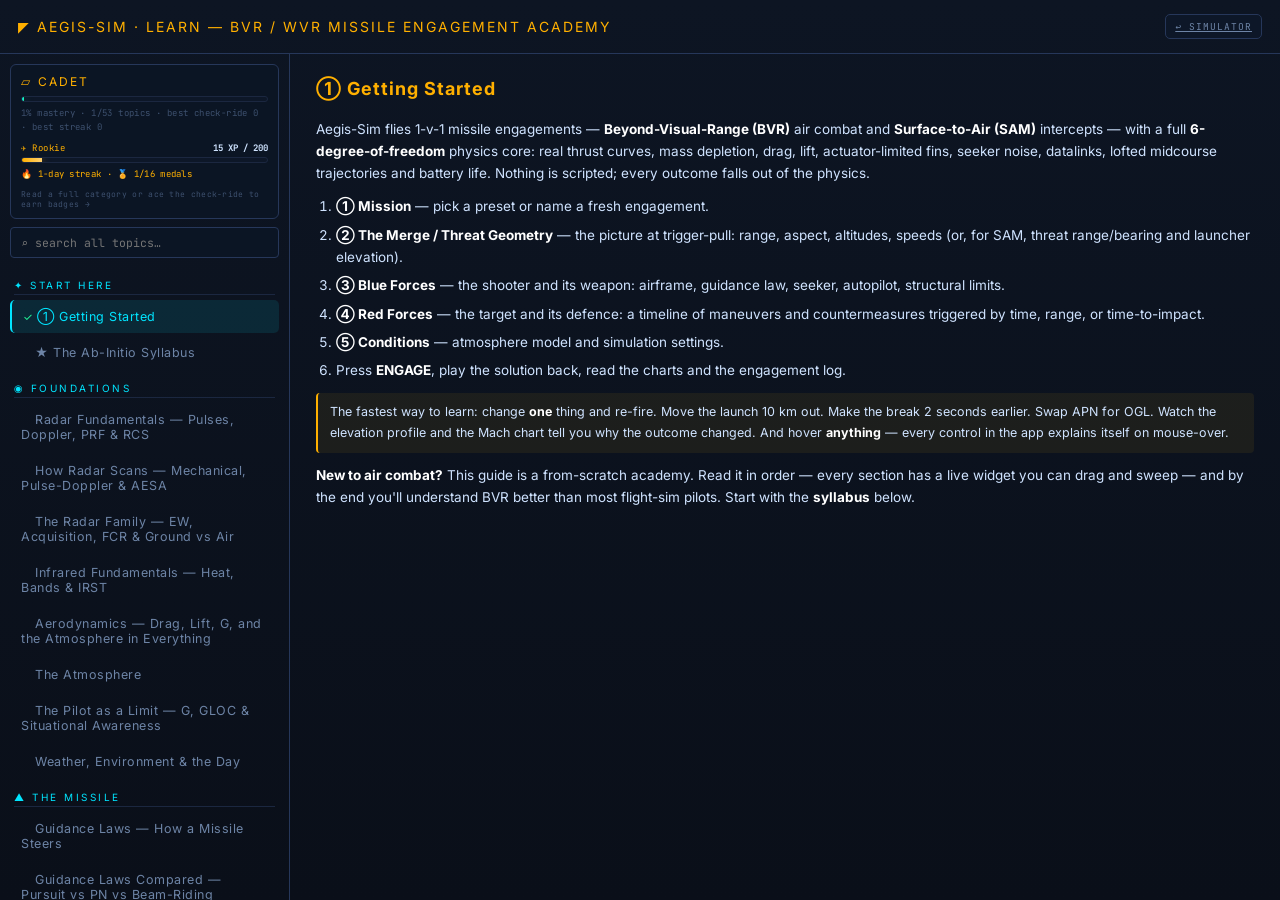
==== commit d586eb98: "Uniform modern typography (Inter + JetBrains Mono); finish Sort/Formations/RWR-scope widgets" ====
--- a/gui/web/learn.html
+++ b/gui/web/learn.html
@@ -6,7 +6,7 @@
 <title>AEGIS-SIM · Learn — BVR / WVR Academy</title>
 <link rel="preconnect" href="https://fonts.googleapis.com">
 <link rel="preconnect" href="https://fonts.gstatic.com" crossorigin>
-<link href="https://fonts.googleapis.com/css2?family=Orbitron:wght@500;700;900&family=Rajdhani:wght@400;500;600;700&family=Share+Tech+Mono&display=swap" rel="stylesheet">
+<link href="https://fonts.googleapis.com/css2?family=Inter:wght@400;500;600;700;800&family=JetBrains+Mono:wght@400;500;700&display=swap" rel="stylesheet">
 <link rel="stylesheet" href="css/style.css" />
 </head>
 <body class="learn-standalone">
--- a/gui/web/css/style.css
+++ b/gui/web/css/style.css
@@ -11,9 +11,9 @@
   --glow-amber:0 0 12px rgba(255,176,0,.55);
   --glow-blue:0 0 12px rgba(0,229,255,.55);
   --glow-red:0 0 14px rgba(255,61,0,.6);
-  --font-display:'Orbitron',sans-serif;
-  --font-ui:'Rajdhani',sans-serif;
-  --font-mono:'Share Tech Mono',monospace;
+  --font-display:'Inter',system-ui,sans-serif;
+  --font-ui:'Inter',system-ui,sans-serif;
+  --font-mono:'JetBrains Mono',ui-monospace,monospace;
 }
 *{box-sizing:border-box;margin:0;padding:0}
 html,body{height:100%;overflow:hidden}
@@ -631,3 +631,9 @@
 body.learn-standalone .modal{position:static;background:none;padding:0}
 body.learn-standalone .help-box{width:100vw;max-width:100vw;height:100vh;max-height:100vh;border-radius:0;border:none}
 body.learn-standalone #help-nav{width:290px}
+
+/* formation-library tab buttons */
+.wx-tab{font-family:var(--font-mono);font-size:10px;letter-spacing:1px;color:var(--ink-dim);
+  background:#0d1728;border:1px solid var(--line2);border-radius:5px;padding:6px 11px;cursor:pointer;transition:.14s}
+.wx-tab:hover{color:var(--blue);border-color:var(--blue)}
+.wx-tab.on{color:#06121f;background:var(--blue);border-color:var(--blue);font-weight:600}
